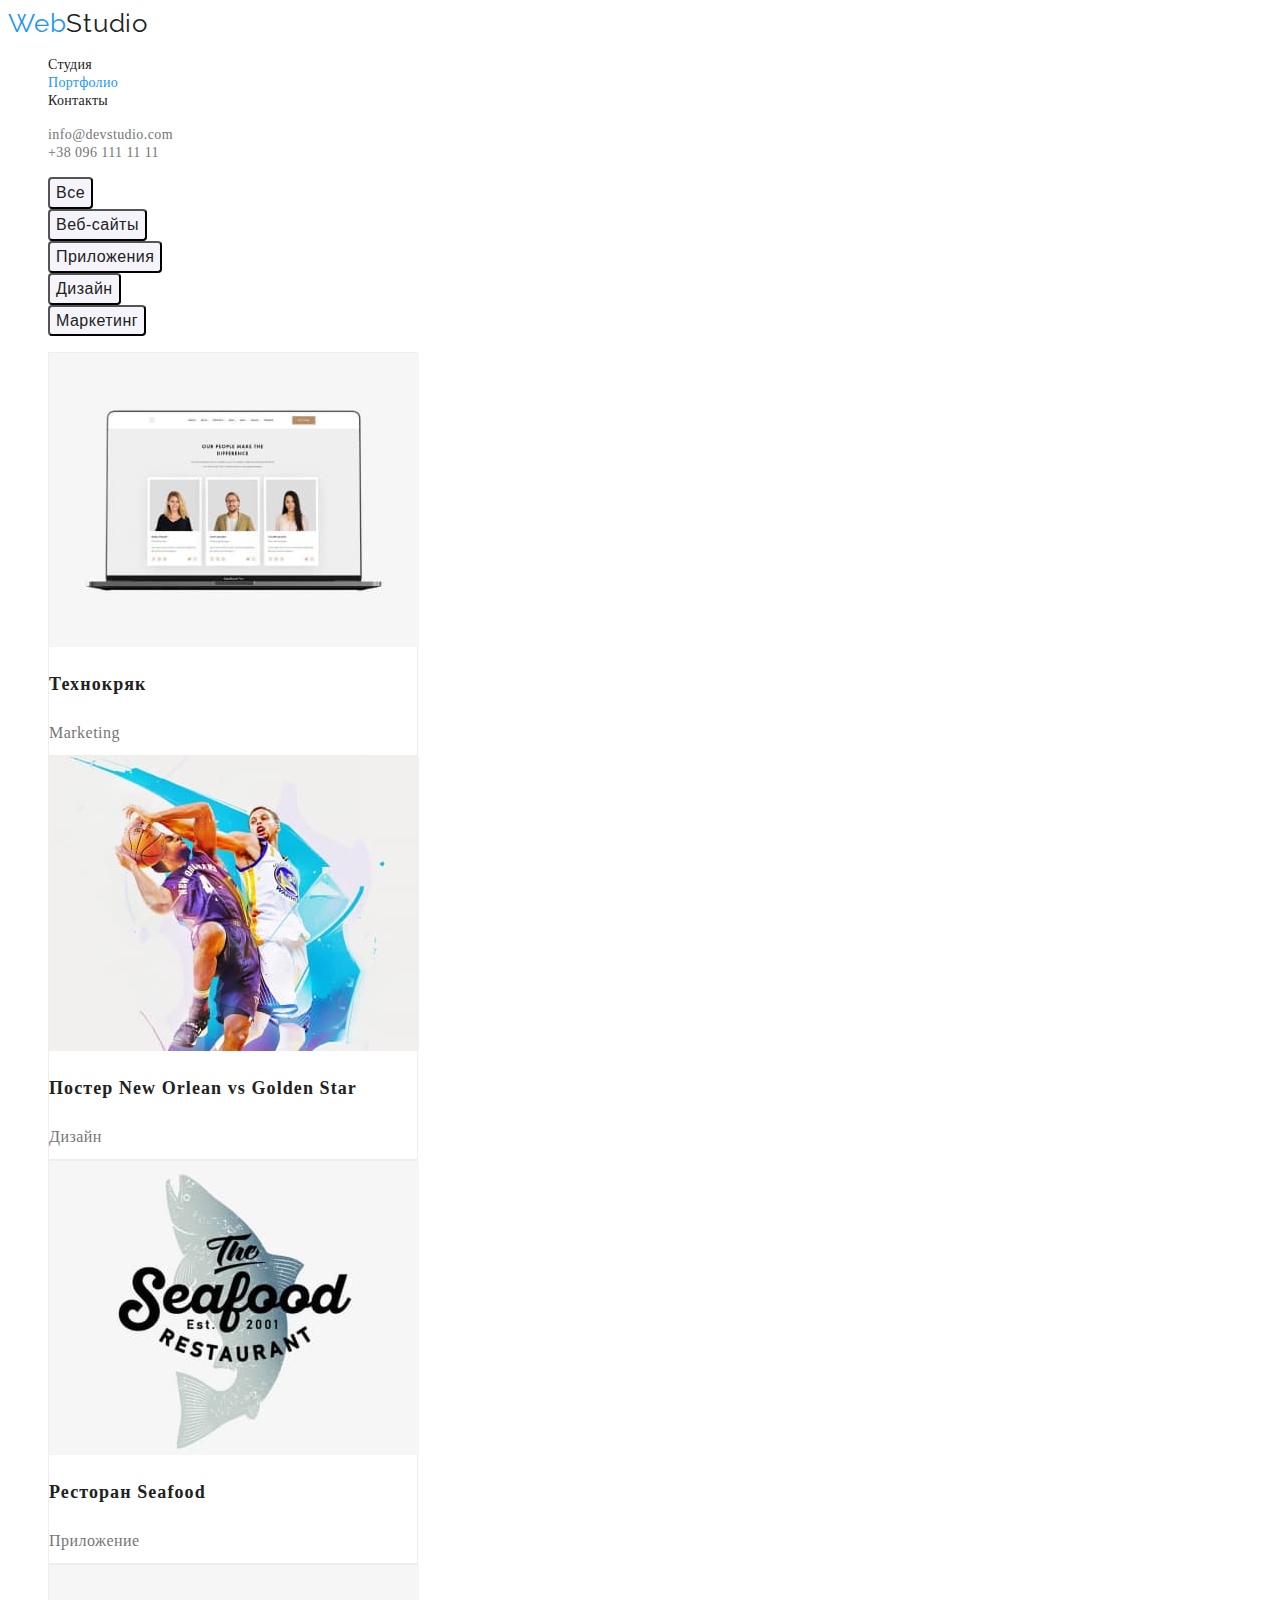
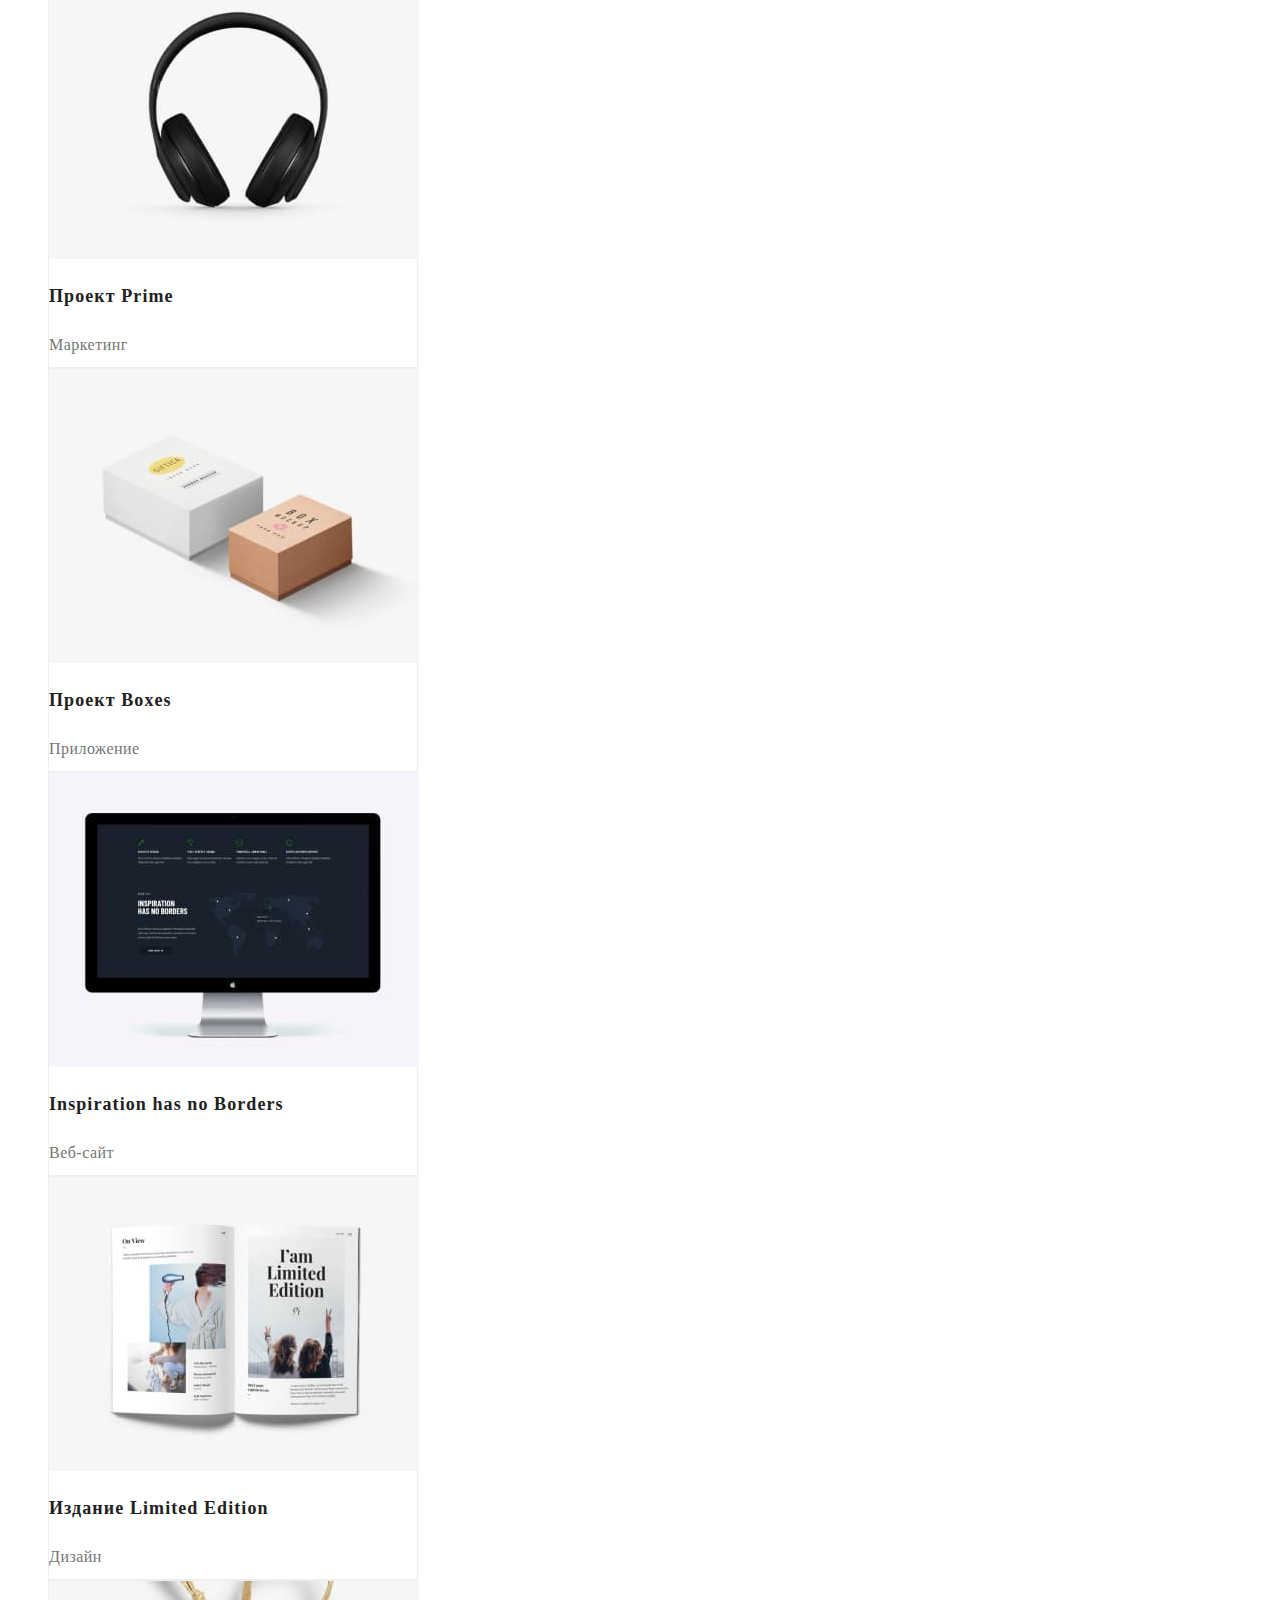
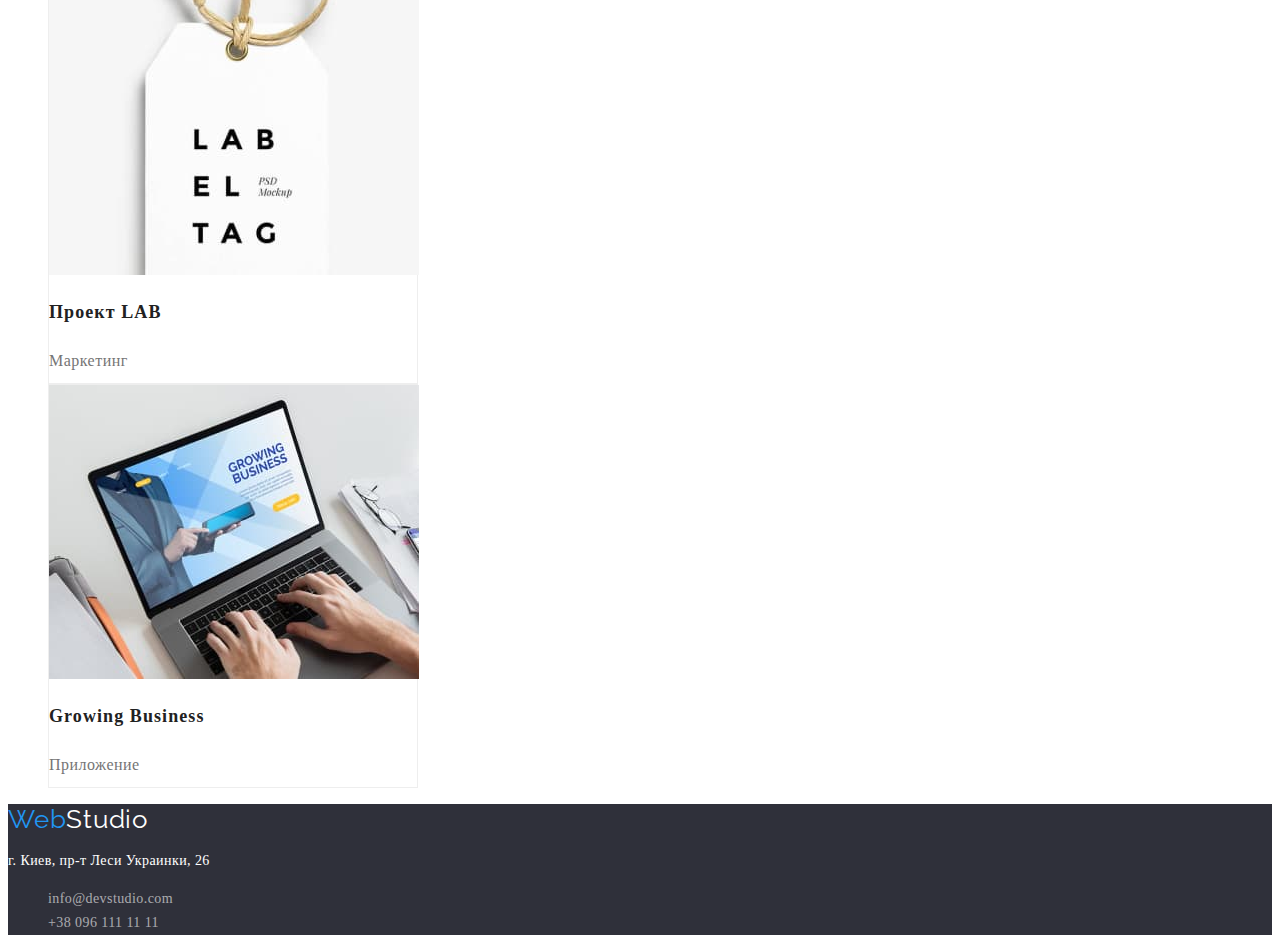
==== portfolio.html @ f2485cc3 "clone" ====
<!DOCTYPE html>
<html lang="ru">

<head>
    <meta charset="UTF-8">
    <meta http-equiv="X-UA-Compatible" content="IE=edge">
    <meta name="viewport" content="width=device-width, initial-scale=1.0">
    <title>Портфолио</title>
    <link rel="preconnect" href="https://fonts.gstatic.com">
    <link href="https://fonts.googleapis.com/css2?family=Raleway:wght@700&family=Roboto:wght@400;500;700;900&display=swap"
    rel="stylesheet">
    <link rel="stylesheet" href="css/styles.css">
</head>

<body class="page">

  <header class="header">
    <nav>

        <div class="logo-text"><a href="#">
            <span class="logo-accept">Web</span><span class="logo">Studio</span>
        </a></div>

        <ul class="site-nav list">
            <li><a href="index.html" class="link">Студия</a></li>
            <li><a href="portfolio.html" class="link-is-curret">Портфолио</a></li>
            <li><a href="" class="link">Контакты</a></li>
        </ul>

    </nav>

    <ul class="contact-nav list">
        <li><a href="mailto:info@devstudio.com" class="link">info@devstudio.com</a></li>
        <li><a href="tel:+380961111111" class="link">+38 096 111 11 11</a></li>
    </ul>


</header>

    <main>
<h1 hidden>Портфолио</h1>
  <!-- Навигация портфолио -->
        <ul class="portfolio-nav list">
           <li><button type="button" class="button">Все</button></li>
           <li><button type="button" class="button">Веб-сайты</button></li>
           <li><button type="button" class="button">Приложения</button></li>
           <li><button type="button" class="button">Дизайн</button></li>
           <li><button type="button" class="button">Маркетинг</button></li>
       </ul>

  <!--Портфолио  -->

  <ul class="portfolio">
      <li class="portfolio-box">
          <a href="">
            <img src="./images/portfolio/img_1.jpg" width="370" alt="технокряк">
            <h2 class="portfolio-title">Технокряк</h2>
            <p class="portfolio-text">Marketing</p>
          </a>
      </li>

    <li class="portfolio-box">
          <a href="">
            <img src="./images/portfolio/img_2.jpg" width="370" alt="Постер New Orlean vs Golden Star">
            <h2 class="portfolio-title">Постер New Orlean vs Golden Star</h2>
            <p class="portfolio-text">Дизайн</p>
          </a>
    </li>

    <li class="portfolio-box">
          <a href="">
            <img src="./images/portfolio/img_3.jpg" width="370" alt="Ресторан Seafood">
            <h2 class="portfolio-title">Ресторан Seafood</h2>
            <p class="portfolio-text">Приложение</p>
          </a>
    </li>

    <li class="portfolio-box">
          <a href="">
            <img src="./images/portfolio/img_4.jpg" width="370" alt="Проект Prime">
            <h2 class="portfolio-title">Проект Prime</h2>
            <p class="portfolio-text">Маркетинг</p>
          </a>
    </li>

    <li class="portfolio-box">
          <a href="">
            <img src="./images/portfolio/img_5.jpg" width="370" alt="Проект Boxes">
            <h2 class="portfolio-title">Проект Boxes</h2>
            <p class="portfolio-text">Приложение</p>
          </a>
    </li>

    <li class="portfolio-box">
          <a href="">
            <img src="./images/portfolio/img_6.jpg" width="370" alt="Inspiration has no Borders">
            <h2 class="portfolio-title">Inspiration has no Borders</h2>
            <p class="portfolio-text">Веб-сайт</p>
          </a>
    </li>

    <li class="portfolio-box">
          <a href="">
            <img src="./images/portfolio/img_7.jpg" width="370" alt="Издание Limited Edition">
            <h2 class="portfolio-title">Издание Limited Edition</h2>
            <p class="portfolio-text">Дизайн</p>
          </a>
    </li>

    <li class="portfolio-box">
          <a href="">
            <img src="./images/portfolio/img_8.jpg" width="370" alt="Проект LAB">
            <h2 class="portfolio-title">Проект LAB</h2>
            <p class="portfolio-text">Маркетинг</p>
          </a>
    </li>

    <li class="portfolio-box">
          <a href="">
            <img src="./images/portfolio/img_9.jpg" width="370" alt="Growing Business">
            <h2 class="portfolio-title">Growing Business</h2>
            <p class="portfolio-text">Приложение</p>
          </a>
    </li>
  </ul>

    </main>

  <footer class="footer">
    <div class="logo-text"><a href="#">
      <span class="logo-accept">Web</span><span class="logo-footer">Studio</span>
      </a>
    </div>

    <address class="address">
        
      <p> г. Киев, пр-т Леси Украинки, 26</p>

      <ul>
        <li><a href="mailto:info@devstudio.com" class="contact">info@devstudio.com</a></li>
        <li><a href="tel:+380961111111" class="contact">+38 096 111 11 11</a></li>
      </ul>
    </address>

  </footer>
</body>

</html>
---- css/styles.css ----
:root {
    --primery-text-color: #212121;
    --title-text-color: #757575;
    --accept-color: #2196f3;
    --primery-bg-color: #ffffff;
    --accept-bg-color: #2f303a;
}
  
.body {
    background-color: var(--primery-bg-color);
    font-family: Roboto, sans-serif;
}
    
.logo-accept {
    color: var(--accept-color);
}
  
.logo {
    color: var(--primery-text-color);
}
  
.logo-text {
    font-family: Raleway, sans-serif;
    letter-spacing: 0.03em;
    font-size: 26px;
    line-height: 1.19;
}
  
ul {
    list-style: none;
}
  
a {
    text-decoration: none;
}
  
.site-nav .link {
    color: var(--primery-text-color);
    letter-spacing: 0.02em;
    font-weight: 500;
    font-size: 14px;
    line-height: 1.14;
}
  
.site-nav .link:hover,
.site-nav .link:focus {
    color: var(--accept-color);
}
  
.link-is-curret {
    color: var(--accept-color);
    font-weight: 500;
    font-size: 14px;
    line-height: 1.14;
    letter-spacing: 0.02em;
}
.contact-nav .link {
    color: var(--title-text-color);
    letter-spacing: 0.03em;
    font-weight: 500;
    font-size: 14px;
    line-height: 1.14;
}
  
.contact-nav .link:hover,
.contact-nav .link:focus {
    color: var(--accept-color);
}
    
.hero {
    background-color: var(--accept-bg-color);
    text-transform: uppercase;
}
  
.hero-title {
    color: var(--primery-bg-color);
    letter-spacing: 0.06em;
    font-weight: 900;
    font-size: 44px;
    line-height: 1.36;
    text-align: center;
}
  
.section-title {
    color: var(--primery-text-color);
    letter-spacing: 0.03em;
    font-weight: 700;
    font-size: 36px;
    line-height: 1.16;
    text-align: center;
}
    
.feature-list .title {
    color: var(--primery-text-color);
}
  
.button {
    color: #ffffff;
    background-color: var(--accept-color);
    letter-spacing: 0.06em;
    font-size: 16px;
    line-height: 1.87;
    text-align: center;
    font-weight: bold;
    cursor: pointer;
}
  
.title {
    letter-spacing: 0.03em;
    font-weight: 700;
    font-size: 14px;
    line-height: 1.14;
    text-transform: uppercase;
  }
  
.text {
    color: var(--title-text-color);
    letter-spacing: 0.03em;
    font-size: 14px;
    line-height: 1.71;
}
    
.section-staff {
    background-color: #f5f4fa;
}
  
.staff-title {
    font-weight: 500;
    color: var(--primery-text-color);
    font-size: 16px;
    line-height: 1.18;
    letter-spacing: 0.03em;
}
  
.staff-text {
    color: var(--title-text-color);
    font-size: 16px;
    line-height: 1.18;
    letter-spacing: 0.03em;
}
    
.portfolio-nav .button {
    background-color: #f5f4fa;
    color: var(--primery-text-color);
    border-radius: 4px;
    font-weight: 500;
    font-size: 16px;
    line-height: 1.62;
    letter-spacing: 0.03em;
}
  
  .portfolio-nav .button:hover,
  .portfolio-nav .button:focus {
    color: var(--primery-bg-color);
    background-color: var(--accept-color);
}
  
.portfolio-box {
    background: var(--primery-bg-color);
    border: 1px solid #eeeeee;
    box-sizing: border-box;
    width: 370px;
    height: 404px;
}
  
.portfolio-title {
    color: var(--primery-text-color);
    font-weight: 700;
    font-size: 18px;
    line-height: 2;
    letter-spacing: 0.06em;
}
  
.portfolio-text {
    font-size: 16px;
    line-height: 1.87;
    letter-spacing: 0.03em;
    color: var(--title-text-color);
}
    
.footer {
    background-color: var(--accept-bg-color);
}
  
.logo-footer {
    color: var(--primery-bg-color);
    letter-spacing: 0.03em;
    font-size: 26px;
    line-height: 1.19;
}
  
.address {
    color: var(--primery-bg-color);
    font-style: 400;
    font-size: 14px;
    line-height: 1.71;
    letter-spacing: 0.03em;
    font-style: normal;
}
  
.contact {
    font-size: 14px;
    line-height: 1.71;
    letter-spacing: 0.03em;
    text-decoration: none;
    color: rgba(255, 255, 255, 0.6);
}
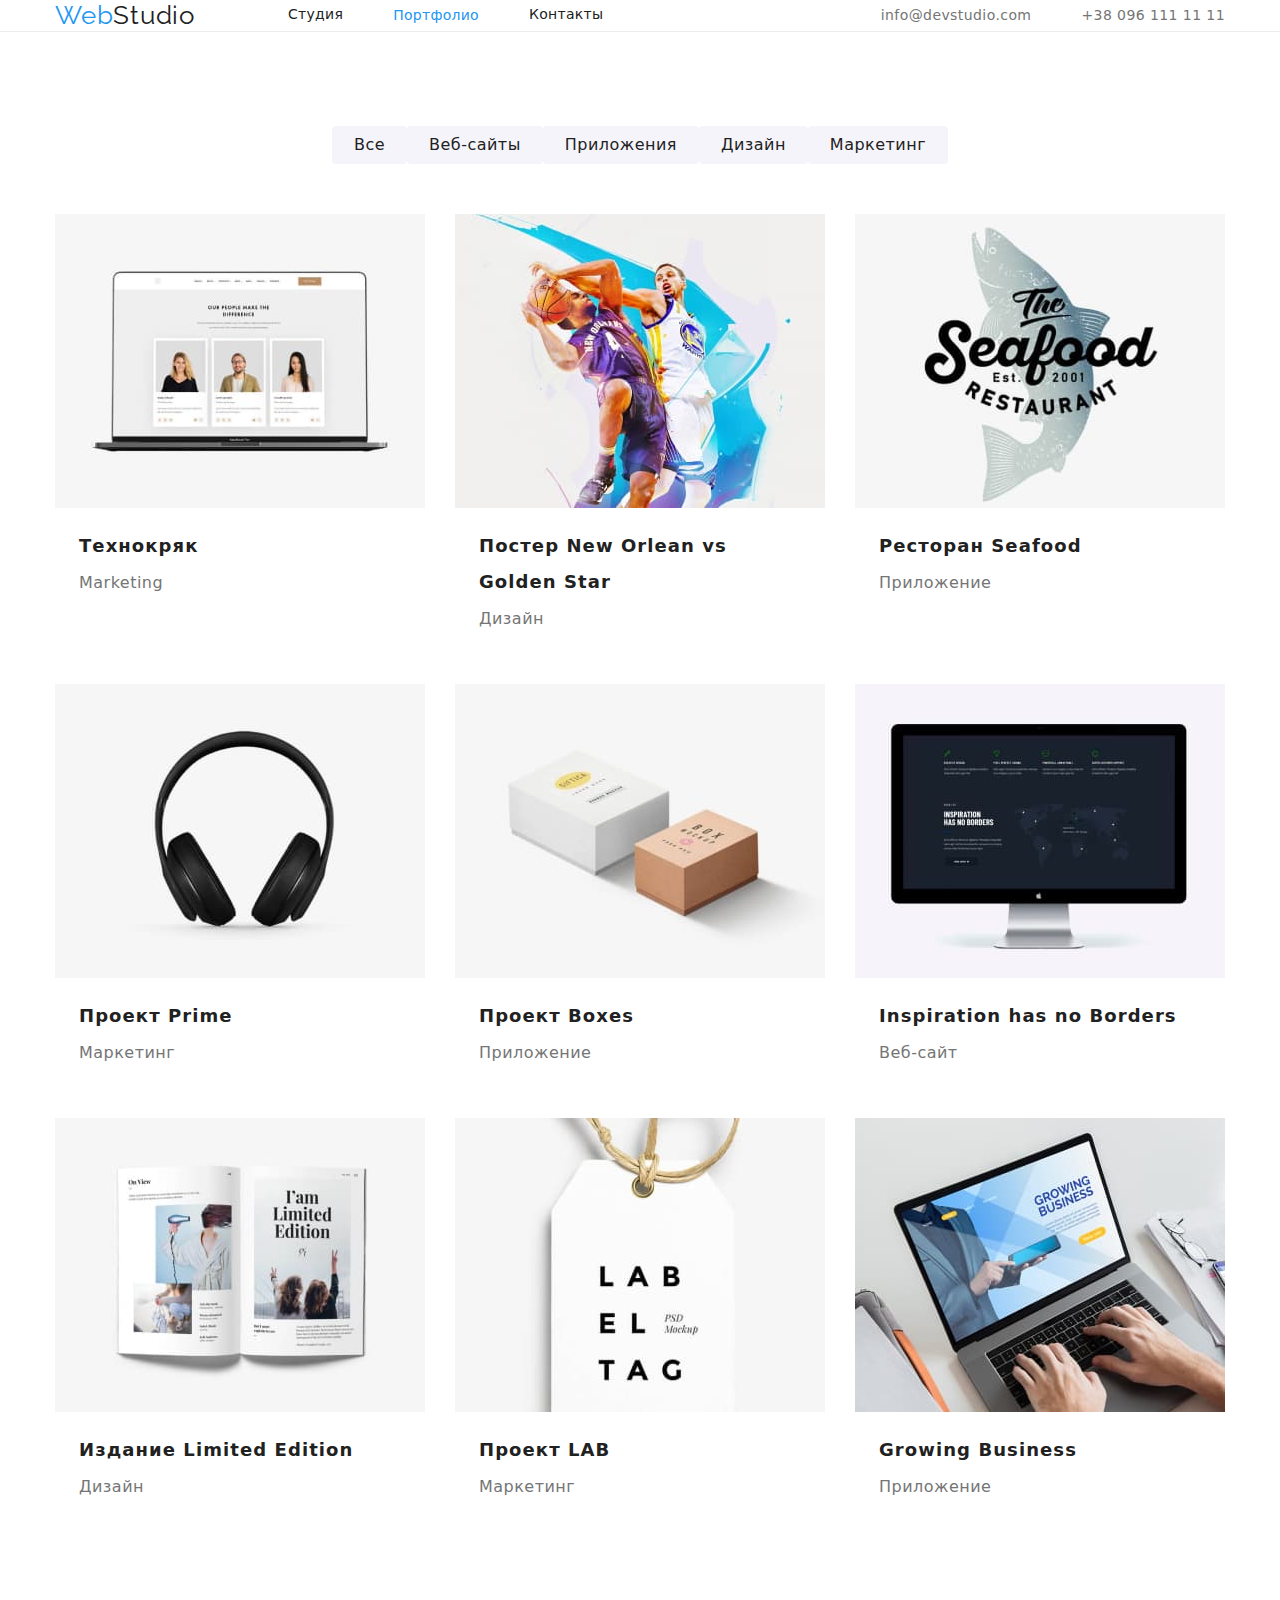
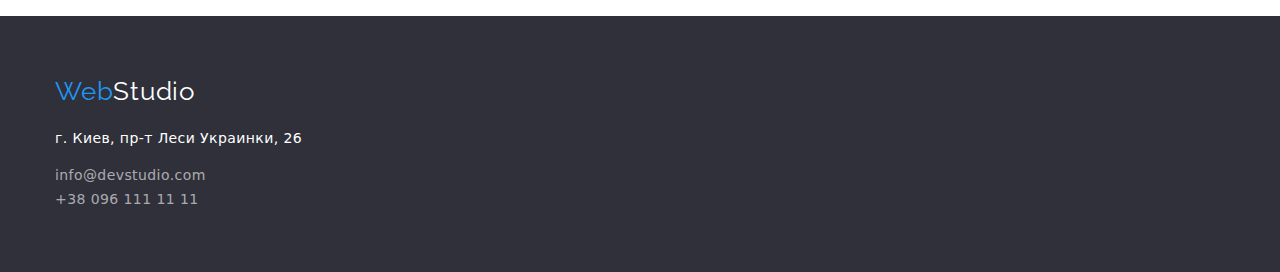
==== commit 3bd547d4: "Финальная" ====
--- a/portfolio.html
+++ b/portfolio.html
@@ -9,37 +9,36 @@
     <link rel="preconnect" href="https://fonts.gstatic.com">
     <link href="https://fonts.googleapis.com/css2?family=Raleway:wght@700&family=Roboto:wght@400;500;700;900&display=swap"
     rel="stylesheet">
+    <link rel="stylesheet" href="https://cdnjs.cloudflare.com/ajax/libs/modern-normalize/1.0.0/modern-normalize.min.css">
     <link rel="stylesheet" href="css/styles.css">
 </head>
 
 <body class="page">
 
   <header class="header">
-    <nav>
+    <div class="container">
+        <nav class="navigation">
+                <a href="#" class="logo-text">
+                <span class="logo-accept">Web</span><span class="logo">Studio</span>
+                </a>
 
-        <div class="logo-text"><a href="#">
-            <span class="logo-accept">Web</span><span class="logo">Studio</span>
-        </a></div>
-
-        <ul class="site-nav list">
-            <li><a href="index.html" class="link">Студия</a></li>
-            <li><a href="portfolio.html" class="link-is-curret">Портфолио</a></li>
-            <li><a href="" class="link">Контакты</a></li>
+                <ul class="site-nav">
+                    <li class="item"><a href="index.html" class="link">Студия</a></li>
+                    <li class="item"><a href="portfolio.html" class="link-is-curret">Портфолио</a></li>
+                    <li class="item"><a href="" class="link">Контакты</a></li>
+                </ul>
+        </nav>
+        <ul class="contact-nav">
+          <li class="item"><a href="mailto:info@devstudio.com" class="link">info@devstudio.com</a></li>
+          <li class="item"><a href="tel:+380961111111" class="link">+38 096 111 11 11</a></li>
         </ul>
-
-    </nav>
-
-    <ul class="contact-nav list">
-        <li><a href="mailto:info@devstudio.com" class="link">info@devstudio.com</a></li>
-        <li><a href="tel:+380961111111" class="link">+38 096 111 11 11</a></li>
-    </ul>
-
-
+    </div>
+  
 </header>
 
     <main>
-<h1 hidden>Портфолио</h1>
-  <!-- Навигация портфолио -->
+  <h1 hidden>Портфолио</h1>
+      <div class="container container-portfolio-button">
         <ul class="portfolio-nav list">
            <li><button type="button" class="button">Все</button></li>
            <li><button type="button" class="button">Веб-сайты</button></li>
@@ -47,101 +46,138 @@
            <li><button type="button" class="button">Дизайн</button></li>
            <li><button type="button" class="button">Маркетинг</button></li>
        </ul>
+      </div>    
+      <div class="container container-portfolio-cards">
+        <ul class="portfolio">
+          <li class="portfolio-box">
+            <a href="#">
+              <div class="card-thumb">
+                <img src="./images/portfolio/img_1.jpg" width="370" alt="технокряк">
+              </div>
+              <div class="card-content">
+                <h2 class="portfolio-title">Технокряк</h2>
+                <p class="portfolio-text">Marketing</p>
+              </div>
+            </a>
+          </li>
 
-  <!--Портфолио  -->
-
-  <ul class="portfolio">
-      <li class="portfolio-box">
+        <li class="portfolio-box">
           <a href="">
-            <img src="./images/portfolio/img_1.jpg" width="370" alt="технокряк">
-            <h2 class="portfolio-title">Технокряк</h2>
-            <p class="portfolio-text">Marketing</p>
-          </a>
-      </li>
-
-    <li class="portfolio-box">
-          <a href="">
-            <img src="./images/portfolio/img_2.jpg" width="370" alt="Постер New Orlean vs Golden Star">
-            <h2 class="portfolio-title">Постер New Orlean vs Golden Star</h2>
-            <p class="portfolio-text">Дизайн</p>
+            <div class="card-thumb">
+              <img src="./images/portfolio/img_2.jpg" width="370" alt="Постер New Orlean vs Golden Star">
+            </div>
+            <div class="card-content">
+              <h2 class="portfolio-title">Постер New Orlean vs Golden Star</h2>
+              <p class="portfolio-text">Дизайн</p>
+            </div>
           </a>
     </li>
 
     <li class="portfolio-box">
           <a href="">
-            <img src="./images/portfolio/img_3.jpg" width="370" alt="Ресторан Seafood">
-            <h2 class="portfolio-title">Ресторан Seafood</h2>
-            <p class="portfolio-text">Приложение</p>
+            <div class="card-thumb">
+              <img src="./images/portfolio/img_3.jpg" width="370" alt="Ресторан Seafood">
+            </div>
+              <div class="card-content">
+              <h2 class="portfolio-title">Ресторан Seafood</h2>
+              <p class="portfolio-text">Приложение</p>
+            </div>
           </a>
     </li>
 
     <li class="portfolio-box">
           <a href="">
-            <img src="./images/portfolio/img_4.jpg" width="370" alt="Проект Prime">
-            <h2 class="portfolio-title">Проект Prime</h2>
-            <p class="portfolio-text">Маркетинг</p>
+            <div class="card-thumb">
+              <img src="./images/portfolio/img_4.jpg" width="370" alt="Проект Prime">
+            </div>
+            <div class="card-content">
+              <h2 class="portfolio-title">Проект Prime</h2>
+              <p class="portfolio-text">Маркетинг</p>
+            </div>
           </a>
     </li>
 
     <li class="portfolio-box">
           <a href="">
-            <img src="./images/portfolio/img_5.jpg" width="370" alt="Проект Boxes">
-            <h2 class="portfolio-title">Проект Boxes</h2>
-            <p class="portfolio-text">Приложение</p>
+            <div class="card-thumb">
+              <img src="./images/portfolio/img_5.jpg" width="370" alt="Проект Boxes">
+            </div>
+            <div class="card-content">
+              <h2 class="portfolio-title">Проект Boxes</h2>
+              <p class="portfolio-text">Приложение</p>
+            </div>
           </a>
     </li>
 
     <li class="portfolio-box">
           <a href="">
-            <img src="./images/portfolio/img_6.jpg" width="370" alt="Inspiration has no Borders">
-            <h2 class="portfolio-title">Inspiration has no Borders</h2>
-            <p class="portfolio-text">Веб-сайт</p>
+            <div class="card-thumb">
+              <img src="./images/portfolio/img_6.jpg" width="370" alt="Inspiration has no Borders">
+            </div>
+            <div class="card-content">
+              <h2 class="portfolio-title">Inspiration has no Borders</h2>
+              <p class="portfolio-text">Веб-сайт</p>
+            </div>
           </a>
     </li>
 
     <li class="portfolio-box">
           <a href="">
-            <img src="./images/portfolio/img_7.jpg" width="370" alt="Издание Limited Edition">
-            <h2 class="portfolio-title">Издание Limited Edition</h2>
-            <p class="portfolio-text">Дизайн</p>
+            <div class="card-thumb">
+              <img src="./images/portfolio/img_7.jpg" width="370" alt="Издание Limited Edition">
+            </div>
+            <div class="card-content">
+              <h2 class="portfolio-title">Издание Limited Edition</h2>
+              <p class="portfolio-text">Дизайн</p>
+            </div>
           </a>
     </li>
 
     <li class="portfolio-box">
           <a href="">
-            <img src="./images/portfolio/img_8.jpg" width="370" alt="Проект LAB">
-            <h2 class="portfolio-title">Проект LAB</h2>
-            <p class="portfolio-text">Маркетинг</p>
+            <div class="card-thumb">
+              <img src="./images/portfolio/img_8.jpg" width="370" alt="Проект LAB">
+            </div>
+            <div class="card-content">
+              <h2 class="portfolio-title">Проект LAB</h2>
+              <p class="portfolio-text">Маркетинг</p>
+            </div>
           </a>
     </li>
 
     <li class="portfolio-box">
           <a href="">
-            <img src="./images/portfolio/img_9.jpg" width="370" alt="Growing Business">
-            <h2 class="portfolio-title">Growing Business</h2>
-            <p class="portfolio-text">Приложение</p>
+            <div class="card-thumb">
+              <img src="./images/portfolio/img_9.jpg" width="370" alt="Growing Business">
+            </div>
+            <div class="card-content">
+              <h2 class="portfolio-title">Growing Business</h2>
+              <p class="portfolio-text">Приложение</p>
+            </div>
           </a>
     </li>
   </ul>
-
+    </div>
     </main>
 
   <footer class="footer">
-    <div class="logo-text"><a href="#">
-      <span class="logo-accept">Web</span><span class="logo-footer">Studio</span>
-      </a>
+    <div class="container">
+      <div class="logo-text">
+        <a href="#">
+          <span class="logo-accept">Web</span><span class="logo-footer">Studio</span>
+        </a>
+      </div>
+
+      <address class="address">
+          
+        <p> г. Киев, пр-т Леси Украинки, 26</p>
+
+        <ul class="contact-list">
+          <li><a href="mailto:info@devstudio.com" class="contact">info@devstudio.com</a></li>
+          <li><a href="tel:+380961111111" class="contact">+38 096 111 11 11</a></li>
+        </ul>
+      </address>
     </div>
-
-    <address class="address">
-        
-      <p> г. Киев, пр-т Леси Украинки, 26</p>
-
-      <ul>
-        <li><a href="mailto:info@devstudio.com" class="contact">info@devstudio.com</a></li>
-        <li><a href="tel:+380961111111" class="contact">+38 096 111 11 11</a></li>
-      </ul>
-    </address>
-
   </footer>
 </body>
 
--- a/css/styles.css
+++ b/css/styles.css
@@ -4,13 +4,52 @@
     --accept-color: #2196f3;
     --primery-bg-color: #ffffff;
     --accept-bg-color: #2f303a;
+    --bg-color: #f5f4fa;
+    --portfolio-box-gap: 30px;
+}
+
+html {
+    box-sizing: border-box;
 }
   
 .body {
     background-color: var(--primery-bg-color);
     font-family: Roboto, sans-serif;
 }
-    
+
+.container {
+    width: 1200px;
+    padding: 0px 15px;
+    margin: auto;
+}
+
+.section {
+    padding-bottom: 94px;
+}
+
+.container-feature,
+.container-portfolio-button {
+    margin-top: 94px;
+}
+
+.container-portfolio-cards {
+    margin-bottom: 94px;
+}
+
+.header {
+    border-bottom: 1px solid #ececec;
+}
+.header .container {
+    display: flex;
+    justify-content: space-between;
+    align-items: center;
+}
+  
+.navigation {
+    display: flex;
+    align-items: center;
+}
+
 .logo-accept {
     color: var(--accept-color);
 }
@@ -24,28 +63,54 @@
     letter-spacing: 0.03em;
     font-size: 26px;
     line-height: 1.19;
+    padding-left: 0px;
+    margin-right: 93px;
 }
   
 ul {
     list-style: none;
+    padding: 0
+}
+
+img {
+    display: block;
+    max-width: 100%;
 }
   
 a {
     text-decoration: none;
 }
-  
+
+.site-nav {
+    display: flex;
+    align-items: center;
+    margin: auto;
+}
+
 .site-nav .link {
     color: var(--primery-text-color);
     letter-spacing: 0.02em;
     font-weight: 500;
     font-size: 14px;
     line-height: 1.14;
+    display: flex;
 }
   
 .site-nav .link:hover,
 .site-nav .link:focus {
     color: var(--accept-color);
 }
+
+.site-nav .link-is-curret {
+    color: var(--accept-color);
+    font-weight: 500;
+    font-size: 14px;
+    line-height: 1.14;
+    letter-spacing: 0.02em;
+}
+.item:not(:last-child) {
+    margin-right: 50px;
+}
   
 .link-is-curret {
     color: var(--accept-color);
@@ -54,6 +119,8 @@
     line-height: 1.14;
     letter-spacing: 0.02em;
 }
+
+
 .contact-nav .link {
     color: var(--title-text-color);
     letter-spacing: 0.03em;
@@ -65,11 +132,27 @@
 .contact-nav .link:hover,
 .contact-nav .link:focus {
     color: var(--accept-color);
+}
+.contact-nav {
+    padding: 0px;
+    margin: 0px;
+    display: flex;
+    align-items: center;
+
 }
     
 .hero {
     background-color: var(--accept-bg-color);
     text-transform: uppercase;
+    margin-top: 0px;
+    margin-bottom: 0px;
+    text-align: center;
+    padding-top: 200px;
+    padding-bottom: 200px;
+}
+.content-box {
+    width: 696px;
+    margin: auto;
 }
   
 .hero-title {
@@ -79,6 +162,9 @@
     font-size: 44px;
     line-height: 1.36;
     text-align: center;
+    margin-top: 0px;
+    margin-bottom: 30px;
+    text-transform: uppercase;
 }
   
 .section-title {
@@ -92,8 +178,37 @@
     
 .feature-list .title {
     color: var(--primery-text-color);
-}
-  
+    letter-spacing: 0.03em;
+    font-weight: 700;
+    font-size: 14px;
+    line-height: 1.14;
+    text-transform: uppercase;
+    margin-bottom: 10px;
+    margin-top: 0px;
+}
+
+.feature-list .text {
+    color: var(--title-text-color);
+    letter-spacing: 0.03em;
+    font-size: 14px;
+    line-height: 1.71;
+    margin: 0px;
+    display: flex;
+}
+
+.feature-list {
+    display: flex;
+    margin: 0px;
+}
+
+.featute-item:not(:last-child) {
+    margin-right: 30px;
+}
+
+.featute-item {
+    width: 270px;
+}
+
 .button {
     color: #ffffff;
     background-color: var(--accept-color);
@@ -101,8 +216,11 @@
     font-size: 16px;
     line-height: 1.87;
     text-align: center;
-    font-weight: bold;
+    font-weight: 700;
     cursor: pointer;
+    border-radius: 4px;
+    padding: 6px 22px;
+    border: 0px;
 }
   
 .title {
@@ -111,25 +229,60 @@
     font-size: 14px;
     line-height: 1.14;
     text-transform: uppercase;
-  }
-  
-.text {
-    color: var(--title-text-color);
-    letter-spacing: 0.03em;
-    font-size: 14px;
-    line-height: 1.71;
+    margin-bottom: 10px;
+    margin-top: 0px;
+    color: var(--primery-text-color);
 }
     
+.images {
+    display: flex;
+    justify-content: space-between;
+    margin: 0px;
+}
+  
+.work {
+    padding-top: 0px;
+}
+
 .section-staff {
-    background-color: #f5f4fa;
-}
-  
+    background-color: var(--bg-color);
+}
+
+.card-staff {
+    display: flex;
+    margin: 0px;
+}
+
+.card-item {
+    width: 270px;
+    background-color: var(--primery-bg-color);
+    text-align: center;
+}
+
+.card-text {
+    padding-top: 30px;
+    padding-bottom: 30px;
+}
+
+.card-item:not(:last-child) {
+    margin-right: 30px;
+}
+
+.card-content {
+    padding: 20px 24px;
+    border-left: var(--border-card-content);
+    border-right: var(--border-card-content);
+    border-bottom: var(--border-card-content);
+}
+
 .staff-title {
     font-weight: 500;
     color: var(--primery-text-color);
     font-size: 16px;
     line-height: 1.18;
     letter-spacing: 0.03em;
+    margin-top: 0px;
+    margin-bottom: 10px;
 }
   
 .staff-text {
@@ -137,8 +290,10 @@
     font-size: 16px;
     line-height: 1.18;
     letter-spacing: 0.03em;
-}
-    
+    padding-bottom: 30px;
+    margin-top: 0px;
+}
+
 .portfolio-nav .button {
     background-color: #f5f4fa;
     color: var(--primery-text-color);
@@ -149,18 +304,41 @@
     letter-spacing: 0.03em;
 }
   
-  .portfolio-nav .button:hover,
-  .portfolio-nav .button:focus {
+.portfolio-nav .button:hover,
+.portfolio-nav .button:focus {
     color: var(--primery-bg-color);
     background-color: var(--accept-color);
 }
-  
+
+.portfolio-nav {
+    margin-top: 0px;
+    margin-bottom: 50px;
+    display: flex;
+    justify-content: center;
+}
+
+.portfolio-nav .nav-child {
+    margin-left: 8px;
+}
+
+.portfolio-nav .nav-child:first-child {
+    margin-left: 0px;
+}
+
+.portfolio {
+    display: flex;
+    flex-wrap: wrap;
+    margin-top: calc(-1 * var(--portfolio-box-gap));
+    margin-left: calc(-1 * var(--portfolio-box-gap));
+}
+
 .portfolio-box {
     background: var(--primery-bg-color);
-    border: 1px solid #eeeeee;
     box-sizing: border-box;
     width: 370px;
-    height: 404px;
+    padding: 0;
+    margin-left: var(--portfolio-box-gap);
+    margin-top: var(--portfolio-box-gap);
 }
   
 .portfolio-title {
@@ -169,6 +347,7 @@
     font-size: 18px;
     line-height: 2;
     letter-spacing: 0.06em;
+    margin: 0px;
 }
   
 .portfolio-text {
@@ -176,10 +355,22 @@
     line-height: 1.87;
     letter-spacing: 0.03em;
     color: var(--title-text-color);
+    margin-top: 4px;
+    margin-bottom: 0px;
 }
     
 .footer {
     background-color: var(--accept-bg-color);
+    padding-bottom: 60px;
+    padding-top: 60px;
+}
+
+.logo-text-footer {
+    font-family: Raleway, sans-serif;
+    letter-spacing: 0.03em;
+    font-size: 26px;
+    line-height: 1.19;
+    margin-bottom: 20px;
 }
   
 .logo-footer {
@@ -187,15 +378,22 @@
     letter-spacing: 0.03em;
     font-size: 26px;
     line-height: 1.19;
+    margin-bottom: 20px;
 }
   
 .address {
     color: var(--primery-bg-color);
-    font-style: 400;
     font-size: 14px;
     line-height: 1.71;
     letter-spacing: 0.03em;
     font-style: normal;
+    margin-top: 20px;
+}
+
+.contact-list {
+    margin-top: 9px;
+    margin-bottom: 0px;
+    padding-left: 0px;
 }
   
 .contact {
@@ -204,4 +402,9 @@
     letter-spacing: 0.03em;
     text-decoration: none;
     color: rgba(255, 255, 255, 0.6);
+    display: inline-block;
+}
+
+.contact-item:last-child {
+    margin-top: 9px;
 }